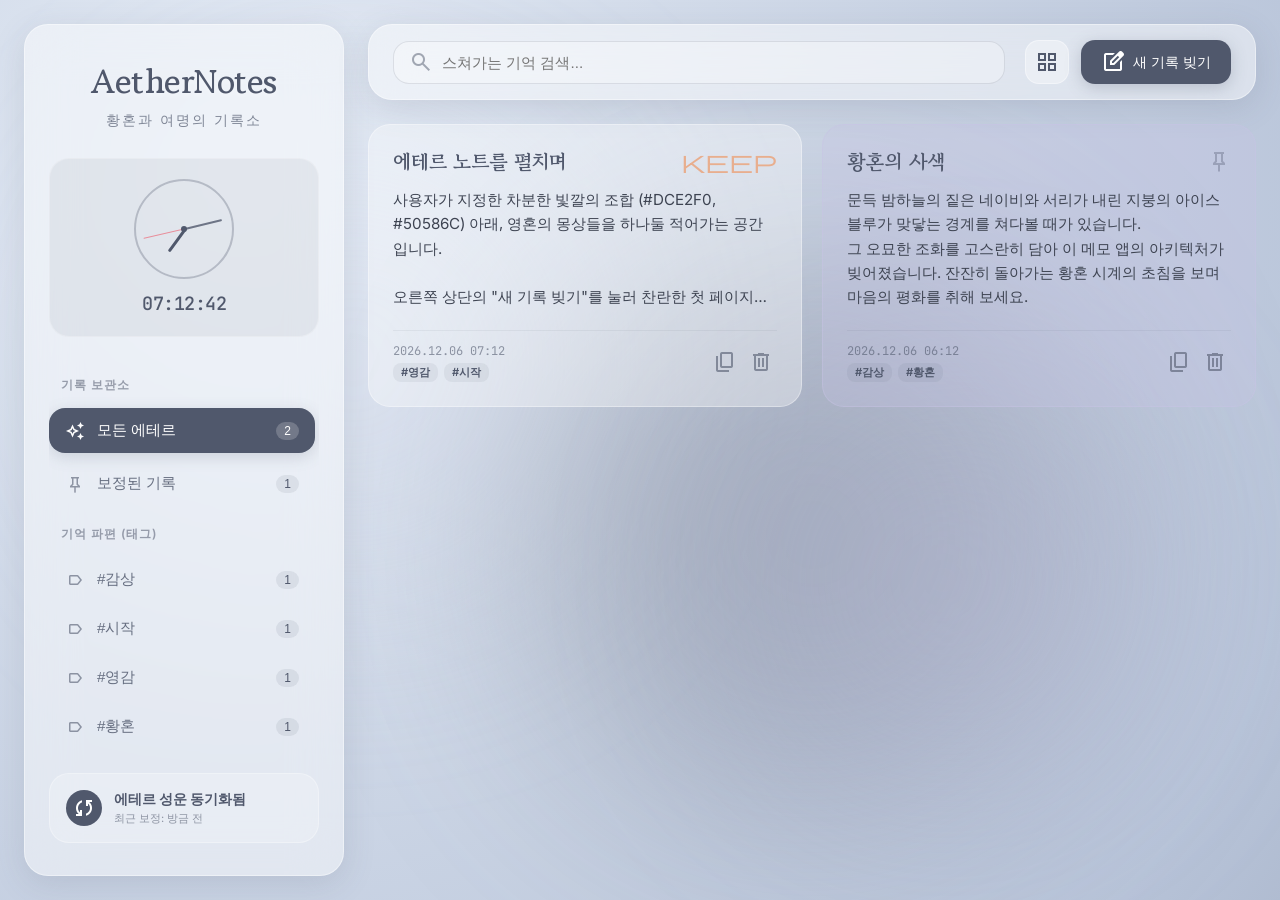
==== docs/index.html @ b77270fc "first commit" ====
<!doctype html>
<html lang="ko">
  <head>
    <meta charset="UTF-8" />
    <meta name="viewport" content="width=device-width, initial-scale=1.0" />
    <title>AetherNotes 🌌 황혼과 여명의 기록소</title>
    <link rel="icon" type="image/png" href="favicon-96x96.png" sizes="96x96" />
    <link rel="icon" type="image/svg+xml" href="favicon.svg" />
    <link rel="shortcut icon" href="favicon.ico" />
    <link rel="apple-touch-icon" sizes="180x180" href="apple-touch-icon.png" />
    <link rel="manifest" href="site.webmanifest" />

    <!-- Google Fonts -->
    <link rel="preconnect" href="https://fonts.googleapis.com" />
    <link rel="preconnect" href="https://fonts.gstatic.com" crossorigin />
    <link
      href="https://fonts.googleapis.com/css2?family=Gowun+Batang:wght@400;700&family=Inter:wght@300;400;500;600;700&family=JetBrains+Mono:wght@400;500&display=swap"
      rel="stylesheet"
    />

    <!-- Material Icons -->
    <link
      rel="stylesheet"
      href="https://fonts.googleapis.com/css2?family=Material+Symbols+Outlined:opsz,wght,FILL,GRAD@20..48,100..700,0..1,-50..200"
    />

    <link rel="stylesheet" href="style.css" />
  </head>
  <body>
    <!-- 몽환적인 백그라운드 오브 -->
    <div class="orb-container">
      <div class="orb orb-1"></div>
      <div class="orb orb-2"></div>
      <div class="orb orb-3"></div>
    </div>

    <div class="app-container">
      <!-- ─── 좌측 사이드바 ─── -->
      <aside class="sidebar glass-panel">
        <div class="brand-section">
          <h1 class="brand-title">AetherNotes</h1>
          <p class="brand-subtitle">황혼과 여명의 기록소</p>
        </div>

        <!-- 시계 위젯 -->
        <div class="clock-widget">
          <div class="analog-clock">
            <div class="clock-face">
              <div id="hour-hand" class="hand hour-hand"></div>
              <div id="min-hand" class="hand minute-hand"></div>
              <div id="sec-hand" class="hand second-hand"></div>
              <div class="center-pin"></div>
            </div>
          </div>
          <div id="digital-clock" class="digital-time">00:00:00</div>
        </div>

        <!-- 메뉴 단상 -->
        <nav class="sidebar-menu">
          <span class="menu-header">기록 보관소</span>
          <button
            id="menu-all"
            class="menu-item active"
            onclick="filterByTag('all')"
          >
            <i class="material-symbols-outlined">auto_awesome</i>
            <span>모든 에테르</span>
            <span id="badge-all" class="badge">0</span>
          </button>
          <button id="menu-pin" class="menu-item" onclick="filterByPinned()">
            <i class="material-symbols-outlined">push_pin</i>
            <span>보정된 기록</span>
            <span id="badge-pinned" class="badge">0</span>
          </button>

          <span class="menu-header">기억 파편 (태그)</span>
          <div
            id="tag-menu-list"
            style="display: flex; flex-direction: column; gap: 4px"
          >
            <!-- 태그 목록 동적 생성 -->
          </div>
        </nav>

        <!-- 동기화 정보 단상 -->
        <div class="sync-widget">
          <button
            id="sync-button"
            class="sync-btn"
            onclick="triggerSyncSimulation()"
          >
            <i class="material-symbols-outlined">sync</i>
          </button>
          <div class="sync-info">
            <div id="sync-status-text" class="sync-status">
              에테르 성운 동기화됨
            </div>
            <div id="sync-time-text" class="sync-time">최근 보정: 방금 전</div>
          </div>
        </div>
      </aside>

      <!-- ─── 메인 캔버스 ─── -->
      <main class="main-canvas">
        <!-- 상단 툴바 -->
        <header class="header-toolbar glass-panel">
          <div class="search-container">
            <i class="material-symbols-outlined search-icon">search</i>
            <input
              type="text"
              id="search-input"
              class="search-input"
              placeholder="스쳐가는 기억 검색..."
              oninput="handleSearch()"
            />
          </div>
          <div class="toolbar-actions">
            <button
              class="btn-icon"
              onclick="toggleLayoutView()"
              title="보기 전환"
            >
              <i id="layout-icon" class="material-symbols-outlined"
                >grid_view</i
              >
            </button>
            <button class="btn-primary" onclick="openNewEditor()">
              <i class="material-symbols-outlined">edit_square</i>
              <span>새 기록 빚기</span>
            </button>
          </div>
        </header>

        <!-- 메모 보드 Grid -->
        <section id="notes-board" class="notes-board">
          <!-- 노트를 동적으로 렌더링 -->
        </section>
      </main>
    </div>

    <!-- ─── 글쓰기 집중 에디터 모달 ─── -->
    <div id="editor-modal" class="editor-modal">
      <div
        id="editor-container"
        class="editor-container glass-panel theme-default"
      >
        <!-- 에디터 헤더 -->
        <header class="editor-header">
          <div class="editor-preset-selectors">
            <div
              class="preset-dot p-default active"
              onclick="setEditorTheme('theme-default', this)"
            ></div>
            <div
              class="preset-dot p-purple"
              onclick="setEditorTheme('theme-purple', this)"
            ></div>
            <div
              class="preset-dot p-mint"
              onclick="setEditorTheme('theme-mint', this)"
            ></div>
            <div
              class="preset-dot p-peach"
              onclick="setEditorTheme('theme-peach', this)"
            ></div>
          </div>

          <div id="editor-status" class="editor-save-status">
            <span></span> 에테르 안전함
          </div>
        </header>

        <!-- 에디터 입력부 -->
        <div class="editor-body">
          <input
            type="text"
            id="editor-title"
            class="editor-title-input"
            placeholder="기록의 이름..."
            oninput="triggerAutosave()"
          />
          <textarea
            id="editor-text"
            class="editor-textarea"
            placeholder="여기에 당신의 몽상을 흘려보내세요..."
            oninput="triggerAutosave()"
          ></textarea>
          <input
            type="text"
            id="editor-tags"
            class="editor-tags-input"
            placeholder="쉼표(,)로 태그를 구별해 보세요 (예: 일상, 영감)"
            oninput="triggerAutosave()"
          />
        </div>

        <!-- 에디터 푸터 -->
        <footer class="editor-footer">
          <button
            id="editor-zen-btn"
            class="editor-zen-btn"
            onclick="toggleZenTimer()"
          >
            <i class="material-symbols-outlined">hourglass_empty</i>
            <span id="editor-zen-text">몰입 타이머 개시</span>
          </button>

          <div class="editor-actions">
            <button class="btn-secondary" onclick="closeEditor()">닫기</button>
          </div>
        </footer>
      </div>
    </div>

    <!-- 토스트 알림 컨테이너 -->
    <div id="toast-container" class="toast-container"></div>

    <!-- 핵심 로직 외부 JS 파일 호출 -->
    <script src="utils.js"></script>
    <script src="clock.js"></script>
    <script src="script.js"></script>
  </body>
</html>
---- docs/style.css ----
/* ─── 디자인 시스템 & 변수 선언 ─── */
:root {
  --color-ice-blue: #dce2f0;
  --color-deep-steel: #50586c;
  --color-bg-gradient-1: #e4ebf5;
  --color-bg-gradient-2: #b8c4d9;
  --color-bg-gradient-3: #50586c;
  --color-accent-purple: #c7c3e4;
  --color-accent-mint: #c4e4db;
  --color-accent-peach: #e4c4c7;
  --font-fancy: "Gowun Batang", Georgia, serif;
  --font-sans: "Inter", "Pretendard", sans-serif;
  --font-mono: "JetBrains Mono", monospace;
  --transition-cozy: all 0.4s cubic-bezier(0.16, 1, 0.3, 1);
  --transition-fast: all 0.2s ease;
  --shadow-ambient: 0 8px 32px 0 rgba(80, 88, 108, 0.15);
  --shadow-focus: 0 12px 48px 0 rgba(80, 88, 108, 0.25);
}

* {
  box-sizing: border-box;
  margin: 0;
  padding: 0;
}

body {
  font-family: var(--font-sans);
  color: #333946;
  background: radial-gradient(
    circle at 10% 10%,
    var(--color-bg-gradient-1) 0%,
    var(--color-bg-gradient-2) 40%,
    var(--color-bg-gradient-3) 100%
  );
  background-size: 200% 200%;
  animation: ambientShift 30s ease infinite alternate;
  min-height: 100vh;
  overflow-x: hidden;
  display: flex;
  position: relative;
}

@keyframes ambientShift {
  0% {
    background-position: 0% 10%;
  }
  50% {
    background-position: 50% 50%;
  }
  100% {
    background-position: 100% 90%;
  }
}

::-webkit-scrollbar {
  width: 6px;
  height: 6px;
}
::-webkit-scrollbar-track {
  background: rgba(255, 255, 255, 0.05);
}
::-webkit-scrollbar-thumb {
  background: rgba(80, 88, 108, 0.25);
  border-radius: 4px;
}
::-webkit-scrollbar-thumb:hover {
  background: rgba(80, 88, 108, 0.4);
}

.orb-container {
  position: fixed;
  inset: 0;
  overflow: hidden;
  pointer-events: none;
  z-index: 0;
}
.orb {
  position: absolute;
  border-radius: 50%;
  filter: blur(120px);
  opacity: 0.35;
  animation: orbFloat 25s ease-in-out infinite alternate;
}
.orb-1 {
  width: 450px;
  height: 450px;
  background: var(--color-ice-blue);
  top: 15%;
  left: 10%;
  animation-duration: 22s;
}
.orb-2 {
  width: 550px;
  height: 550px;
  background: var(--color-deep-steel);
  bottom: 10%;
  right: 15%;
  animation-duration: 28s;
}
.orb-3 {
  width: 350px;
  height: 350px;
  background: var(--color-accent-purple);
  top: 45%;
  left: 60%;
  animation-duration: 18s;
}

@keyframes orbFloat {
  0% {
    transform: translate(0, 0) scale(1) rotate(0deg);
  }
  100% {
    transform: translate(120px, 90px) scale(1.15) rotate(180deg);
  }
}

.app-container {
  position: relative;
  z-index: 10;
  display: flex;
  width: 100%;
  max-width: 1600px;
  margin: 0 auto;
  min-height: 100vh;
  padding: 24px;
  gap: 24px;
}
.glass-panel {
  background: rgba(255, 255, 255, 0.45);
  backdrop-filter: blur(25px);
  -webkit-backdrop-filter: blur(25px);
  border: 1px solid rgba(255, 255, 255, 0.4);
  border-radius: 24px;
  box-shadow: var(--shadow-ambient);
  transition: var(--transition-cozy);
}
.glass-panel:hover {
  background: rgba(255, 255, 255, 0.5);
  border-color: rgba(255, 255, 255, 0.5);
}

.sidebar {
  width: 320px;
  min-width: 320px;
  padding: 32px 24px;
  display: flex;
  flex-direction: column;
  height: calc(100vh - 48px);
  position: sticky;
  top: 24px;
}
.brand-section {
  text-align: center;
  margin-bottom: 28px;
}
.brand-title {
  font-family: var(--font-fancy);
  font-size: 2.1rem;
  font-weight: 700;
  color: var(--color-deep-steel);
  letter-spacing: -0.5px;
  text-shadow: 0 2px 4px rgba(255, 255, 255, 0.4);
  margin-bottom: 6px;
}
.brand-subtitle {
  font-size: 0.85rem;
  letter-spacing: 2px;
  color: rgba(80, 88, 108, 0.7);
  text-transform: uppercase;
}

.clock-widget {
  background: rgba(80, 88, 108, 0.08);
  border: 1px solid rgba(255, 255, 255, 0.25);
  border-radius: 20px;
  padding: 20px;
  margin-bottom: 28px;
  display: flex;
  flex-direction: column;
  align-items: center;
  gap: 12px;
  position: relative;
}
.analog-clock {
  width: 100px;
  height: 100px;
  border: 2px solid rgba(80, 88, 108, 0.3);
  border-radius: 50%;
  position: relative;
}
.analog-clock .clock-face {
  position: relative;
  width: 100%;
  height: 100%;
}
.analog-clock .hand {
  position: absolute;
  bottom: 50%;
  left: 50%;
  transform-origin: bottom center;
  border-radius: 4px;
}
.analog-clock .hour-hand {
  width: 3px;
  height: 28px;
  background: var(--color-deep-steel);
  z-index: 3;
}
.analog-clock .minute-hand {
  width: 2px;
  height: 38px;
  background: rgba(80, 88, 108, 0.8);
  z-index: 2;
}
.analog-clock .second-hand {
  width: 1px;
  height: 42px;
  background: #e88e9b;
  z-index: 1;
}
.analog-clock .center-pin {
  position: absolute;
  top: 50%;
  left: 50%;
  transform: translate(-50%, -50%);
  width: 6px;
  height: 6px;
  background: var(--color-deep-steel);
  border-radius: 50%;
  z-index: 4;
}
.digital-time {
  font-family: var(--font-mono);
  font-size: 1.15rem;
  font-weight: 500;
  color: var(--color-deep-steel);
  letter-spacing: -0.5px;
}

.sidebar-menu {
  flex: 1;
  display: flex;
  flex-direction: column;
  gap: 8px;
  overflow-y: auto;
  margin-bottom: 20px;
  padding-right: 4px;
}
.menu-header {
  font-size: 0.75rem;
  font-weight: 600;
  color: rgba(80, 88, 108, 0.55);
  text-transform: uppercase;
  letter-spacing: 1px;
  margin: 12px 0 6px 12px;
}
.menu-item {
  display: flex;
  align-items: center;
  gap: 12px;
  padding: 12px 16px;
  border-radius: 16px;
  font-size: 0.95rem;
  font-weight: 500;
  color: rgba(80, 88, 108, 0.85);
  cursor: pointer;
  transition: var(--transition-fast);
  background: transparent;
  border: none;
  text-align: left;
  width: 100%;
}
.menu-item i {
  font-size: 1.25rem;
  color: rgba(80, 88, 108, 0.6);
}
.menu-item:hover {
  background: rgba(255, 255, 255, 0.35);
  color: var(--color-deep-steel);
}
.menu-item.active {
  background: var(--color-deep-steel);
  color: #ffffff;
  box-shadow: 0 4px 16px rgba(80, 88, 108, 0.2);
}
.menu-item.active i {
  color: #ffffff;
}
.menu-item .badge {
  margin-left: auto;
  font-size: 0.75rem;
  background: rgba(80, 88, 108, 0.1);
  padding: 2px 8px;
  border-radius: 10px;
  color: var(--color-deep-steel);
}
.menu-item.active .badge {
  background: rgba(255, 255, 255, 0.2);
  color: #ffffff;
}

.sync-widget {
  padding: 16px;
  border-radius: 20px;
  background: rgba(255, 255, 255, 0.2);
  border: 1px solid rgba(255, 255, 255, 0.3);
  display: flex;
  align-items: center;
  gap: 12px;
}
.sync-btn {
  width: 36px;
  height: 36px;
  border-radius: 50%;
  background: var(--color-deep-steel);
  color: #ffffff;
  border: none;
  display: flex;
  align-items: center;
  justify-content: center;
  cursor: pointer;
  transition: var(--transition-fast);
}
.sync-btn:hover {
  transform: rotate(45deg);
  background: #404656;
}
.sync-btn.spinning i {
  animation: spin 1s linear infinite;
}
@keyframes spin {
  100% {
    transform: rotate(360deg);
  }
}
.sync-info {
  flex: 1;
}
.sync-status {
  font-size: 0.85rem;
  font-weight: 600;
  color: var(--color-deep-steel);
  margin-bottom: 2px;
}
.sync-time {
  font-size: 0.7rem;
  color: rgba(80, 88, 108, 0.6);
}

.main-canvas {
  flex: 1;
  display: flex;
  flex-direction: column;
  gap: 24px;
}
.header-toolbar {
  padding: 16px 24px;
  display: flex;
  align-items: center;
  gap: 20px;
  height: 76px;
}
.search-container {
  flex: 1;
  position: relative;
  display: flex;
  align-items: center;
}
.search-input {
  width: 100%;
  padding: 12px 16px 12px 48px;
  border-radius: 16px;
  border: 1px solid rgba(80, 88, 108, 0.15);
  background: rgba(255, 255, 255, 0.3);
  font-size: 0.95rem;
  color: var(--color-deep-steel);
  outline: none;
  transition: var(--transition-fast);
}
.search-input:focus {
  background: rgba(255, 255, 255, 0.6);
  border-color: var(--color-deep-steel);
  box-shadow: 0 0 0 3px rgba(80, 88, 108, 0.1);
}
.search-icon {
  position: absolute;
  left: 16px;
  color: rgba(80, 88, 108, 0.5);
  pointer-events: none;
}
.toolbar-actions {
  display: flex;
  align-items: center;
  gap: 12px;
}
.btn-icon {
  width: 44px;
  height: 44px;
  border-radius: 14px;
  background: rgba(255, 255, 255, 0.35);
  border: 1px solid rgba(255, 255, 255, 0.4);
  color: var(--color-deep-steel);
  display: flex;
  align-items: center;
  justify-content: center;
  cursor: pointer;
  transition: var(--transition-fast);
}
.btn-icon:hover {
  background: rgba(255, 255, 255, 0.65);
  transform: translateY(-2px);
}
.btn-icon:active {
  transform: translateY(0);
}
.btn-primary {
  display: flex;
  align-items: center;
  gap: 8px;
  padding: 0 20px;
  height: 44px;
  border-radius: 14px;
  background: var(--color-deep-steel);
  color: #ffffff;
  font-weight: 500;
  font-size: 0.9rem;
  border: none;
  cursor: pointer;
  box-shadow: 0 4px 16px rgba(80, 88, 108, 0.25);
  transition: var(--transition-cozy);
}
.btn-primary:hover {
  background: #404656;
  box-shadow: 0 8px 24px rgba(80, 88, 108, 0.35);
  transform: translateY(-2px);
}
.btn-primary:active {
  transform: translateY(0);
}

.notes-board {
  flex: 1;
  display: grid;
  grid-template-columns: repeat(auto-fill, minmax(320px, 1fr));
  grid-auto-rows: max-content;
  gap: 20px;
  padding-bottom: 40px;
}
.notes-board.list-view {
  grid-template-columns: 1fr;
}

.note-card {
  padding: 24px;
  display: flex;
  flex-direction: column;
  position: relative;
  overflow: hidden;
  min-height: 240px;
  border-radius: 22px;
  transition: var(--transition-cozy);
  animation: cardFadeIn 0.5s cubic-bezier(0.16, 1, 0.3, 1) both;
}
@keyframes cardFadeIn {
  from {
    opacity: 0;
    transform: translateY(20px);
  }
  to {
    opacity: 1;
    transform: translateY(0);
  }
}

.note-card.theme-default {
  background: rgba(255, 255, 255, 0.35);
  border: 1px solid rgba(255, 255, 255, 0.35);
}
.note-card.theme-purple {
  background: rgba(199, 195, 228, 0.3);
  border: 1px solid rgba(199, 195, 228, 0.4);
}
.note-card.theme-mint {
  background: rgba(196, 228, 219, 0.3);
  border: 1px solid rgba(196, 228, 219, 0.4);
}
.note-card.theme-peach {
  background: rgba(228, 196, 199, 0.3);
  border: 1px solid rgba(228, 196, 199, 0.4);
}
.note-card:hover {
  transform: translateY(-6px) scale(1.01);
  box-shadow: var(--shadow-focus);
  background: rgba(255, 255, 255, 0.55);
}
.note-card::before {
  content: "";
  position: absolute;
  left: 0;
  top: 0;
  width: 4px;
  height: 100%;
  background: var(--color-deep-steel);
  opacity: 0;
  transition: var(--transition-fast);
}
.note-card:hover::before {
  opacity: 0.7;
}

.note-header {
  display: flex;
  align-items: flex-start;
  justify-content: space-between;
  margin-bottom: 12px;
  gap: 12px;
}
.note-title {
  font-family: var(--font-fancy);
  font-size: 1.25rem;
  font-weight: 700;
  color: var(--color-deep-steel);
  line-height: 1.3;
  word-break: break-word;
}
.note-pin-btn {
  color: rgba(80, 88, 108, 0.35);
  cursor: pointer;
  transition: var(--transition-fast);
  background: none;
  border: none;
}
.note-pin-btn:hover,
.note-card.pinned .note-pin-btn {
  color: #e8ae8e;
}
.note-body {
  font-size: 0.95rem;
  line-height: 1.6;
  color: #3e4452;
  flex: 1;
  margin-bottom: 20px;
  white-space: pre-wrap;
  display: -webkit-box;
  -webkit-line-clamp: 5;
  -webkit-box-orient: vertical;
  overflow: hidden;
  word-break: break-word;
}
.notes-board.list-view .note-body {
  -webkit-line-clamp: 2;
}

.note-footer {
  display: flex;
  align-items: center;
  justify-content: space-between;
  border-top: 1px solid rgba(80, 88, 108, 0.08);
  padding-top: 12px;
  margin-top: auto;
}
.note-meta {
  display: flex;
  flex-direction: column;
  gap: 4px;
}
.note-date {
  font-size: 0.75rem;
  color: rgba(80, 88, 108, 0.6);
  font-family: var(--font-mono);
}
.note-tags {
  display: flex;
  flex-wrap: wrap;
  gap: 6px;
}
.tag-pill {
  font-size: 0.7rem;
  font-weight: 600;
  padding: 2px 8px;
  border-radius: 8px;
  background: rgba(80, 88, 108, 0.08);
  color: var(--color-deep-steel);
}

.note-actions {
  display: flex;
  align-items: center;
  gap: 4px;
}
.action-btn {
  width: 32px;
  height: 32px;
  border-radius: 8px;
  display: flex;
  align-items: center;
  justify-content: center;
  color: rgba(80, 88, 108, 0.6);
  background: transparent;
  border: none;
  cursor: pointer;
  transition: var(--transition-fast);
}
.action-btn:hover {
  background: rgba(255, 255, 255, 0.5);
  color: var(--color-deep-steel);
}
.action-btn.delete-btn:hover {
  background: rgba(228, 196, 199, 0.5);
  color: #ba3c46;
}

.focus-timer-badge {
  display: flex;
  align-items: center;
  gap: 6px;
  font-family: var(--font-mono);
  font-size: 0.8rem;
  font-weight: 600;
  padding: 4px 10px;
  border-radius: 12px;
  background: rgba(228, 196, 199, 0.5);
  color: #9c3b43;
  animation: pulseGlow 2s infinite;
}
@keyframes pulseGlow {
  0% {
    box-shadow: 0 0 0 0 rgba(228, 196, 199, 0.6);
  }
  70% {
    box-shadow: 0 0 0 8px rgba(228, 196, 199, 0);
  }
  100% {
    box-shadow: 0 0 0 0 rgba(228, 196, 199, 0);
  }
}

.editor-modal {
  position: fixed;
  inset: 0;
  z-index: 100;
  background: rgba(80, 88, 108, 0.25);
  backdrop-filter: blur(16px);
  display: flex;
  align-items: center;
  justify-content: center;
  opacity: 0;
  pointer-events: none;
  transition: var(--transition-cozy);
}
.editor-modal.active {
  opacity: 1;
  pointer-events: auto;
}
.editor-container {
  width: 90%;
  max-width: 780px;
  height: 85vh;
  border-radius: 28px;
  display: flex;
  flex-direction: column;
  overflow: hidden;
  box-shadow: var(--shadow-focus);
  transform: translateY(40px) scale(0.95);
  transition: var(--transition-cozy);
}
.editor-modal.active .editor-container {
  transform: translateY(0) scale(1);
}

.editor-header {
  padding: 24px 32px;
  background: rgba(255, 255, 255, 0.6);
  border-bottom: 1px solid rgba(80, 88, 108, 0.08);
  display: flex;
  align-items: center;
  justify-content: space-between;
}
.editor-preset-selectors {
  display: flex;
  gap: 8px;
}
.preset-dot {
  width: 24px;
  height: 24px;
  border-radius: 50%;
  cursor: pointer;
  border: 2px solid transparent;
  transition: var(--transition-fast);
}
.preset-dot.active {
  border-color: var(--color-deep-steel);
  transform: scale(1.15);
}
.preset-dot.p-default {
  background: #ffffff;
  border: 1px solid rgba(80, 88, 108, 0.2);
}
.preset-dot.p-purple {
  background: var(--color-accent-purple);
}
.preset-dot.p-mint {
  background: var(--color-accent-mint);
}
.preset-dot.p-peach {
  background: var(--color-accent-peach);
}
.editor-save-status {
  font-size: 0.8rem;
  color: rgba(80, 88, 108, 0.6);
  display: flex;
  align-items: center;
  gap: 6px;
}
.editor-save-status span {
  display: inline-block;
  width: 6px;
  height: 6px;
  background: #73bc97;
  border-radius: 50%;
}
.editor-save-status.saving span {
  background: #e8ae8e;
  animation: pulse 1s infinite alternate;
}
@keyframes pulse {
  100% {
    opacity: 0.3;
  }
}

.editor-body {
  flex: 1;
  padding: 32px 48px;
  background: rgba(255, 255, 255, 0.5);
  display: flex;
  flex-direction: column;
  gap: 16px;
  overflow-y: auto;
  position: relative;
}
.editor-body::before {
  content: "";
  position: absolute;
  inset: 0;
  background-image: linear-gradient(
    rgba(80, 88, 108, 0.04) 1px,
    transparent 1px
  );
  background-size: 100% 32px;
  pointer-events: none;
  z-index: 0;
}
.editor-title-input {
  font-family: var(--font-fancy);
  font-size: 1.8rem;
  font-weight: 700;
  border: none;
  background: transparent;
  outline: none;
  color: var(--color-deep-steel);
  width: 100%;
  z-index: 1;
  position: relative;
}
.editor-title-input::placeholder {
  color: rgba(80, 88, 108, 0.35);
}
.editor-textarea {
  font-family: var(--font-sans);
  font-size: 1.05rem;
  line-height: 32px;
  border: none;
  background: transparent;
  outline: none;
  color: #3e4452;
  width: 100%;
  flex: 1;
  resize: none;
  z-index: 1;
  position: relative;
}
.editor-textarea::placeholder {
  color: rgba(80, 88, 108, 0.35);
}
.editor-tags-input {
  border: none;
  background: rgba(255, 255, 255, 0.4);
  padding: 10px 16px;
  border-radius: 12px;
  font-size: 0.9rem;
  outline: none;
  color: var(--color-deep-steel);
  z-index: 1;
  border: 1px solid rgba(80, 88, 108, 0.08);
}
.editor-tags-input:focus {
  border-color: rgba(80, 88, 108, 0.2);
}

.editor-footer {
  padding: 20px 32px;
  background: rgba(255, 255, 255, 0.6);
  border-top: 1px solid rgba(80, 88, 108, 0.08);
  display: flex;
  justify-content: space-between;
  align-items: center;
}
.editor-zen-btn {
  display: flex;
  align-items: center;
  gap: 6px;
  font-size: 0.85rem;
  font-weight: 500;
  color: rgba(80, 88, 108, 0.7);
  background: transparent;
  border: 1px solid rgba(80, 88, 108, 0.15);
  padding: 8px 14px;
  border-radius: 12px;
  cursor: pointer;
  transition: var(--transition-fast);
}
.editor-zen-btn:hover {
  background: rgba(255, 255, 255, 0.8);
  color: var(--color-deep-steel);
}
.editor-zen-btn.active {
  background: rgba(228, 196, 199, 0.4);
  color: #9c3b43;
  border-color: rgba(228, 196, 199, 0.6);
}
.editor-actions {
  display: flex;
  gap: 12px;
}
.btn-secondary {
  padding: 0 20px;
  height: 40px;
  border-radius: 12px;
  background: transparent;
  border: 1px solid rgba(80, 88, 108, 0.2);
  color: var(--color-deep-steel);
  font-weight: 500;
  cursor: pointer;
  transition: var(--transition-fast);
}
.btn-secondary:hover {
  background: rgba(255, 255, 255, 0.8);
}

.toast-container {
  position: fixed;
  bottom: 30px;
  right: 30px;
  z-index: 200;
  display: flex;
  flex-direction: column;
  gap: 10px;
}
.toast {
  padding: 16px 24px;
  border-radius: 16px;
  background: rgba(80, 88, 108, 0.9);
  backdrop-filter: blur(12px);
  color: #ffffff;
  box-shadow: 0 8px 24px rgba(0, 0, 0, 0.15);
  border: 1px solid rgba(255, 255, 255, 0.15);
  display: flex;
  align-items: center;
  gap: 10px;
  font-size: 0.9rem;
  transform: translateY(20px);
  opacity: 0;
  animation: toastIn 0.4s cubic-bezier(0.16, 1, 0.3, 1) forwards;
}
@keyframes toastIn {
  to {
    transform: translateY(0);
    opacity: 1;
  }
}
.toast.hide {
  animation: toastOut 0.4s cubic-bezier(0.16, 1, 0.3, 1) forwards;
}
@keyframes toastOut {
  to {
    transform: translateY(20px);
    opacity: 0;
  }
}

.empty-state {
  grid-column: 1 / -1;
  padding: 80px 20px;
  text-align: center;
  display: flex;
  flex-direction: column;
  align-items: center;
  justify-content: center;
  color: rgba(80, 88, 108, 0.5);
}
.empty-state i {
  font-size: 4rem;
  margin-bottom: 16px;
  opacity: 0.7;
}
.empty-state h3 {
  font-family: var(--font-fancy);
  font-size: 1.5rem;
  margin-bottom: 8px;
  color: var(--color-deep-steel);
}
.empty-state p {
  font-size: 0.9rem;
}

@media (max-width: 992px) {
  .app-container {
    flex-direction: column;
    padding: 16px;
  }
  .sidebar {
    width: 100%;
    min-width: 100%;
    height: auto;
    position: relative;
    top: 0;
    padding: 20px;
  }
  .clock-widget {
    flex-direction: row;
    justify-content: space-around;
    margin-bottom: 16px;
  }
}
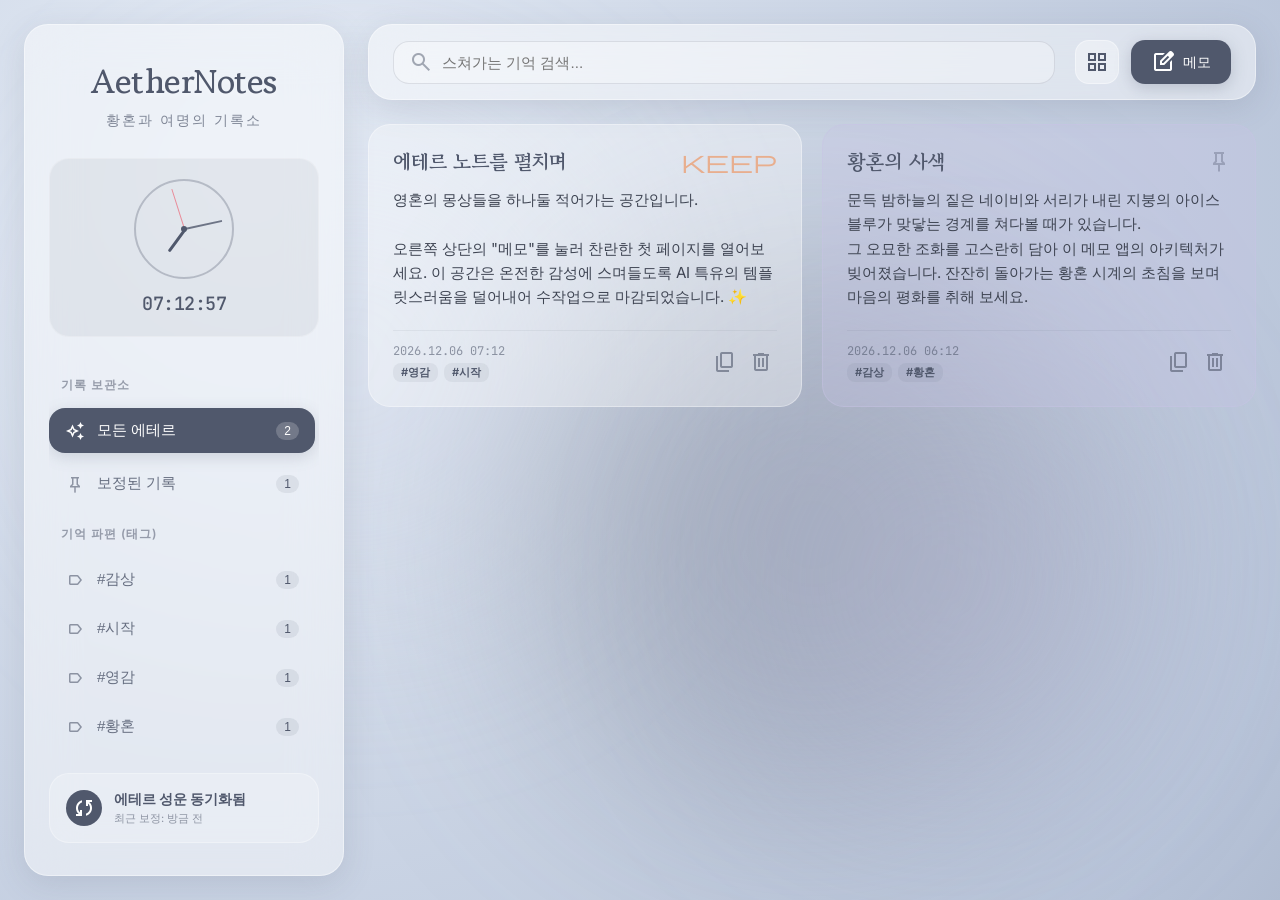
==== commit 9e9391bd: "docs: move favicon assets to docs, update title and button text" ====
--- a/docs/index.html
+++ b/docs/index.html
@@ -3,7 +3,7 @@
   <head>
     <meta charset="UTF-8" />
     <meta name="viewport" content="width=device-width, initial-scale=1.0" />
-    <title>AetherNotes 🌌 황혼과 여명의 기록소</title>
+    <title>황혼과 여명의 기록소</title>
     <link rel="icon" type="image/png" href="favicon-96x96.png" sizes="96x96" />
     <link rel="icon" type="image/svg+xml" href="favicon.svg" />
     <link rel="shortcut icon" href="favicon.ico" />
@@ -126,7 +126,7 @@
             </button>
             <button class="btn-primary" onclick="openNewEditor()">
               <i class="material-symbols-outlined">edit_square</i>
-              <span>새 기록 빚기</span>
+              <span>메모</span>
             </button>
           </div>
         </header>
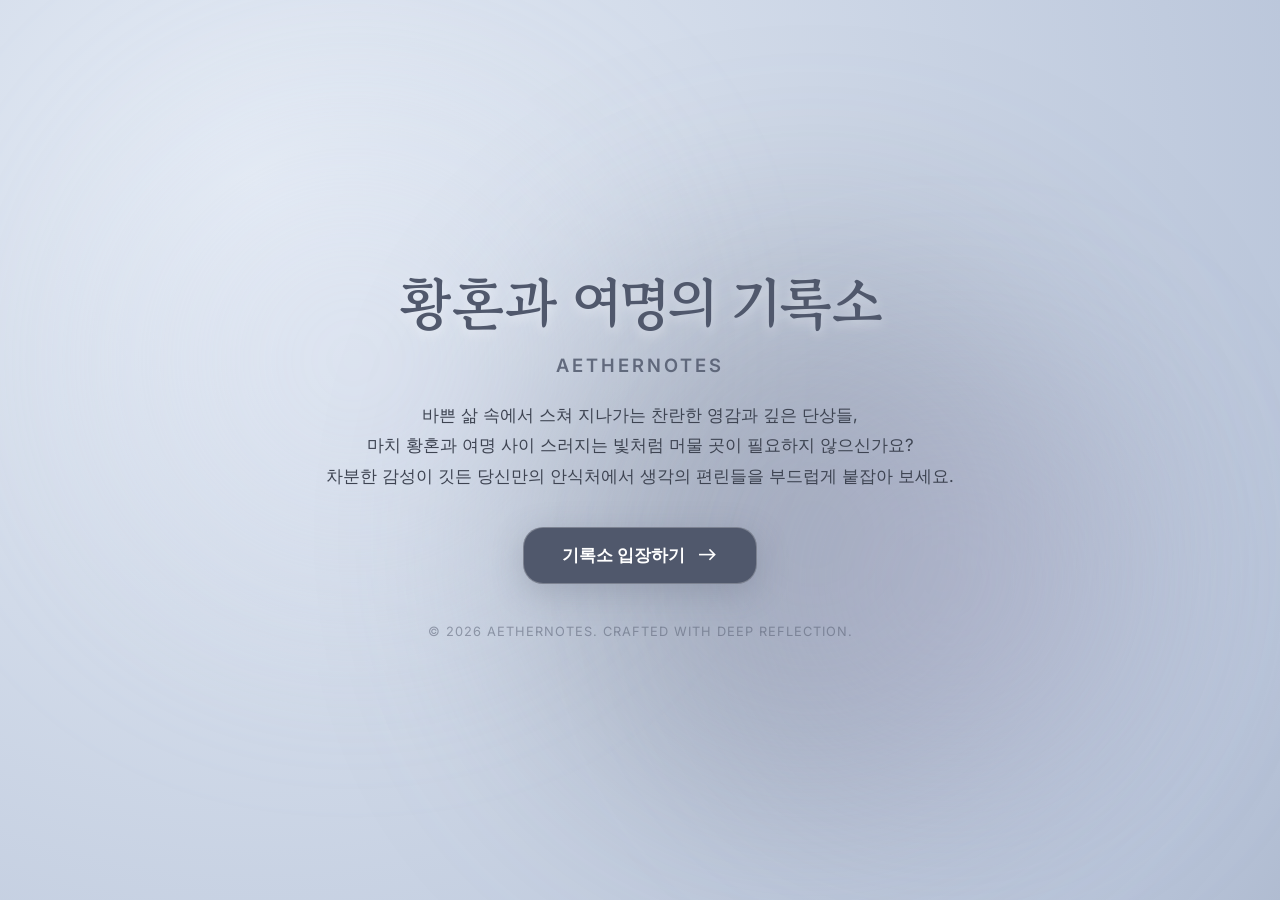
==== commit b53a75e4: "docs: remove preview image from landing page and center entry button" ====
--- a/docs/index.html
+++ b/docs/index.html
@@ -3,7 +3,7 @@
   <head>
     <meta charset="UTF-8" />
     <meta name="viewport" content="width=device-width, initial-scale=1.0" />
-    <title>황혼과 여명의 기록소</title>
+    <title>황혼과 여명의 기록소 — AetherNotes</title>
     <link rel="icon" type="image/png" href="favicon-96x96.png" sizes="96x96" />
     <link rel="icon" type="image/svg+xml" href="favicon.svg" />
     <link rel="shortcut icon" href="favicon.ico" />
@@ -25,6 +25,139 @@
     />
 
     <link rel="stylesheet" href="style.css" />
+
+    <style>
+      /* ─── 랜딩 페이지 전용 스타일 ─── */
+      body {
+        justify-content: center;
+        align-items: center;
+      }
+      .landing-wrapper {
+        position: relative;
+        z-index: 10;
+        width: 100%;
+        max-width: 1200px;
+        margin: 0 auto;
+        padding: 40px 24px;
+        display: flex;
+        flex-direction: column;
+        align-items: center;
+        gap: 40px;
+      }
+      .landing-header {
+        text-align: center;
+        animation: fadeInDown 1.2s cubic-bezier(0.16, 1, 0.3, 1) both;
+      }
+      .landing-title {
+        font-family: var(--font-fancy);
+        font-size: 3.5rem;
+        font-weight: 700;
+        color: var(--color-deep-steel);
+        letter-spacing: -1px;
+        text-shadow: 0 4px 12px rgba(255, 255, 255, 0.45);
+        margin-bottom: 12px;
+      }
+      .landing-subtitle {
+        font-size: 1.15rem;
+        letter-spacing: 3px;
+        color: rgba(80, 88, 108, 0.85);
+        text-transform: uppercase;
+        font-weight: 600;
+        margin-bottom: 24px;
+      }
+      .landing-desc {
+        max-width: 640px;
+        font-size: 1.05rem;
+        line-height: 1.8;
+        color: #3e4452;
+        margin: 0 auto 36px auto;
+        word-break: keep-all;
+      }
+      .btn-container {
+        display: flex;
+        justify-content: center;
+        margin-top: 10px;
+      }
+      .landing-enter-btn {
+        display: inline-flex;
+        align-items: center;
+        gap: 12px;
+        padding: 16px 38px;
+        border-radius: 20px;
+        background: var(--color-deep-steel);
+        color: #ffffff;
+        font-size: 1.05rem;
+        font-weight: 600;
+        text-decoration: none;
+        box-shadow: 0 8px 32px rgba(80, 88, 108, 0.25);
+        transition: var(--transition-cozy);
+        border: 1px solid rgba(255, 255, 255, 0.25);
+        cursor: pointer;
+      }
+      .landing-enter-btn i {
+        font-size: 1.3rem;
+        transition: transform 0.3s ease;
+      }
+      .landing-enter-btn:hover {
+        background: #404656;
+        box-shadow: 0 12px 40px rgba(80, 88, 108, 0.4);
+        transform: translateY(-4px);
+      }
+      .landing-enter-btn:hover i {
+        transform: translateX(6px);
+      }
+      .landing-enter-btn:active {
+        transform: translateY(-1px);
+      }
+
+      /* 에디토리얼 푸터 */
+      .landing-footer {
+        font-size: 0.8rem;
+        color: rgba(80, 88, 108, 0.5);
+        letter-spacing: 1px;
+        text-transform: uppercase;
+        animation: fadeIn 1.8s ease both;
+      }
+
+      /* 애니메이션 정의 */
+      @keyframes fadeInDown {
+        from {
+          opacity: 0;
+          transform: translateY(-25px);
+        }
+        to {
+          opacity: 1;
+          transform: translateY(0);
+        }
+      }
+      @keyframes fadeIn {
+        from {
+          opacity: 0;
+        }
+        to {
+          opacity: 1;
+        }
+      }
+
+      /* 모바일 최적화 반응형 */
+      @media (max-width: 768px) {
+        .landing-title {
+          font-size: 2.4rem;
+        }
+        .landing-subtitle {
+          font-size: 0.95rem;
+          letter-spacing: 2px;
+        }
+        .landing-desc {
+          font-size: 0.95rem;
+          padding: 0 16px;
+        }
+        .landing-enter-btn {
+          padding: 14px 30px;
+          font-size: 0.95rem;
+        }
+      }
+    </style>
   </head>
   <body>
     <!-- 몽환적인 백그라운드 오브 -->
@@ -34,190 +167,26 @@
       <div class="orb orb-3"></div>
     </div>
 
-    <div class="app-container">
-      <!-- ─── 좌측 사이드바 ─── -->
-      <aside class="sidebar glass-panel">
-        <div class="brand-section">
-          <h1 class="brand-title">AetherNotes</h1>
-          <p class="brand-subtitle">황혼과 여명의 기록소</p>
+    <div class="landing-wrapper">
+      <header class="landing-header">
+        <h1 class="landing-title">황혼과 여명의 기록소</h1>
+        <p class="landing-subtitle">AetherNotes</p>
+        <p class="landing-desc">
+          바쁜 삶 속에서 스쳐 지나가는 찬란한 영감과 깊은 단상들, <br />
+          마치 황혼과 여명 사이 스러지는 빛처럼 머물 곳이 필요하지 않으신가요?<br />
+          차분한 감성이 깃든 당신만의 안식처에서 생각의 편린들을 부드럽게 붙잡아 보세요.
+        </p>
+        <div class="btn-container">
+          <a href="memo.html" class="landing-enter-btn">
+            <span>기록소 입장하기</span>
+            <i class="material-symbols-outlined">east</i>
+          </a>
         </div>
+      </header>
 
-        <!-- 시계 위젯 -->
-        <div class="clock-widget">
-          <div class="analog-clock">
-            <div class="clock-face">
-              <div id="hour-hand" class="hand hour-hand"></div>
-              <div id="min-hand" class="hand minute-hand"></div>
-              <div id="sec-hand" class="hand second-hand"></div>
-              <div class="center-pin"></div>
-            </div>
-          </div>
-          <div id="digital-clock" class="digital-time">00:00:00</div>
-        </div>
-
-        <!-- 메뉴 단상 -->
-        <nav class="sidebar-menu">
-          <span class="menu-header">기록 보관소</span>
-          <button
-            id="menu-all"
-            class="menu-item active"
-            onclick="filterByTag('all')"
-          >
-            <i class="material-symbols-outlined">auto_awesome</i>
-            <span>모든 에테르</span>
-            <span id="badge-all" class="badge">0</span>
-          </button>
-          <button id="menu-pin" class="menu-item" onclick="filterByPinned()">
-            <i class="material-symbols-outlined">push_pin</i>
-            <span>보정된 기록</span>
-            <span id="badge-pinned" class="badge">0</span>
-          </button>
-
-          <span class="menu-header">기억 파편 (태그)</span>
-          <div
-            id="tag-menu-list"
-            style="display: flex; flex-direction: column; gap: 4px"
-          >
-            <!-- 태그 목록 동적 생성 -->
-          </div>
-        </nav>
-
-        <!-- 동기화 정보 단상 -->
-        <div class="sync-widget">
-          <button
-            id="sync-button"
-            class="sync-btn"
-            onclick="triggerSyncSimulation()"
-          >
-            <i class="material-symbols-outlined">sync</i>
-          </button>
-          <div class="sync-info">
-            <div id="sync-status-text" class="sync-status">
-              에테르 성운 동기화됨
-            </div>
-            <div id="sync-time-text" class="sync-time">최근 보정: 방금 전</div>
-          </div>
-        </div>
-      </aside>
-
-      <!-- ─── 메인 캔버스 ─── -->
-      <main class="main-canvas">
-        <!-- 상단 툴바 -->
-        <header class="header-toolbar glass-panel">
-          <div class="search-container">
-            <i class="material-symbols-outlined search-icon">search</i>
-            <input
-              type="text"
-              id="search-input"
-              class="search-input"
-              placeholder="스쳐가는 기억 검색..."
-              oninput="handleSearch()"
-            />
-          </div>
-          <div class="toolbar-actions">
-            <button
-              class="btn-icon"
-              onclick="toggleLayoutView()"
-              title="보기 전환"
-            >
-              <i id="layout-icon" class="material-symbols-outlined"
-                >grid_view</i
-              >
-            </button>
-            <button class="btn-primary" onclick="openNewEditor()">
-              <i class="material-symbols-outlined">edit_square</i>
-              <span>메모</span>
-            </button>
-          </div>
-        </header>
-
-        <!-- 메모 보드 Grid -->
-        <section id="notes-board" class="notes-board">
-          <!-- 노트를 동적으로 렌더링 -->
-        </section>
-      </main>
+      <footer class="landing-footer">
+        © 2026 AetherNotes. Crafted with deep reflection.
+      </footer>
     </div>
-
-    <!-- ─── 글쓰기 집중 에디터 모달 ─── -->
-    <div id="editor-modal" class="editor-modal">
-      <div
-        id="editor-container"
-        class="editor-container glass-panel theme-default"
-      >
-        <!-- 에디터 헤더 -->
-        <header class="editor-header">
-          <div class="editor-preset-selectors">
-            <div
-              class="preset-dot p-default active"
-              onclick="setEditorTheme('theme-default', this)"
-            ></div>
-            <div
-              class="preset-dot p-purple"
-              onclick="setEditorTheme('theme-purple', this)"
-            ></div>
-            <div
-              class="preset-dot p-mint"
-              onclick="setEditorTheme('theme-mint', this)"
-            ></div>
-            <div
-              class="preset-dot p-peach"
-              onclick="setEditorTheme('theme-peach', this)"
-            ></div>
-          </div>
-
-          <div id="editor-status" class="editor-save-status">
-            <span></span> 에테르 안전함
-          </div>
-        </header>
-
-        <!-- 에디터 입력부 -->
-        <div class="editor-body">
-          <input
-            type="text"
-            id="editor-title"
-            class="editor-title-input"
-            placeholder="기록의 이름..."
-            oninput="triggerAutosave()"
-          />
-          <textarea
-            id="editor-text"
-            class="editor-textarea"
-            placeholder="여기에 당신의 몽상을 흘려보내세요..."
-            oninput="triggerAutosave()"
-          ></textarea>
-          <input
-            type="text"
-            id="editor-tags"
-            class="editor-tags-input"
-            placeholder="쉼표(,)로 태그를 구별해 보세요 (예: 일상, 영감)"
-            oninput="triggerAutosave()"
-          />
-        </div>
-
-        <!-- 에디터 푸터 -->
-        <footer class="editor-footer">
-          <button
-            id="editor-zen-btn"
-            class="editor-zen-btn"
-            onclick="toggleZenTimer()"
-          >
-            <i class="material-symbols-outlined">hourglass_empty</i>
-            <span id="editor-zen-text">몰입 타이머 개시</span>
-          </button>
-
-          <div class="editor-actions">
-            <button class="btn-secondary" onclick="closeEditor()">닫기</button>
-          </div>
-        </footer>
-      </div>
-    </div>
-
-    <!-- 토스트 알림 컨테이너 -->
-    <div id="toast-container" class="toast-container"></div>
-
-    <!-- 핵심 로직 외부 JS 파일 호출 -->
-    <script src="utils.js"></script>
-    <script src="clock.js"></script>
-    <script src="script.js"></script>
   </body>
 </html>
--- a/docs/style.css
+++ b/docs/style.css
@@ -934,3 +934,52 @@
     margin-bottom: 16px;
   }
 }
+
+/* ─── 미리보기 전용 스타일 ─── */
+.preview-mode-body {
+  background: rgba(255, 255, 255, 0.4);
+  cursor: default;
+}
+
+.preview-text-content {
+  font-size: 1.1rem;
+  line-height: 1.8;
+  color: #3e4452;
+  white-space: pre-wrap;
+  word-break: break-word;
+  margin-bottom: 30px;
+  z-index: 1;
+  position: relative;
+}
+
+.preview-tags-margin {
+  margin-top: auto;
+  padding-top: 20px;
+  z-index: 1;
+  position: relative;
+}
+
+.preview-header-left {
+  flex: 1;
+  padding-right: 15px;
+}
+
+.preview-meta {
+  display: flex;
+  flex-direction: column;
+}
+
+/* ─── 브랜드 링크 스타일 ─── */
+.brand-link {
+  text-decoration: none;
+  display: block;
+}
+.brand-link:hover .brand-title {
+  transform: translateY(-2px);
+  color: #404656;
+  text-shadow: 0 4px 8px rgba(80, 88, 108, 0.15);
+}
+.brand-link:hover .brand-subtitle {
+  color: rgba(80, 88, 108, 0.95);
+}
+
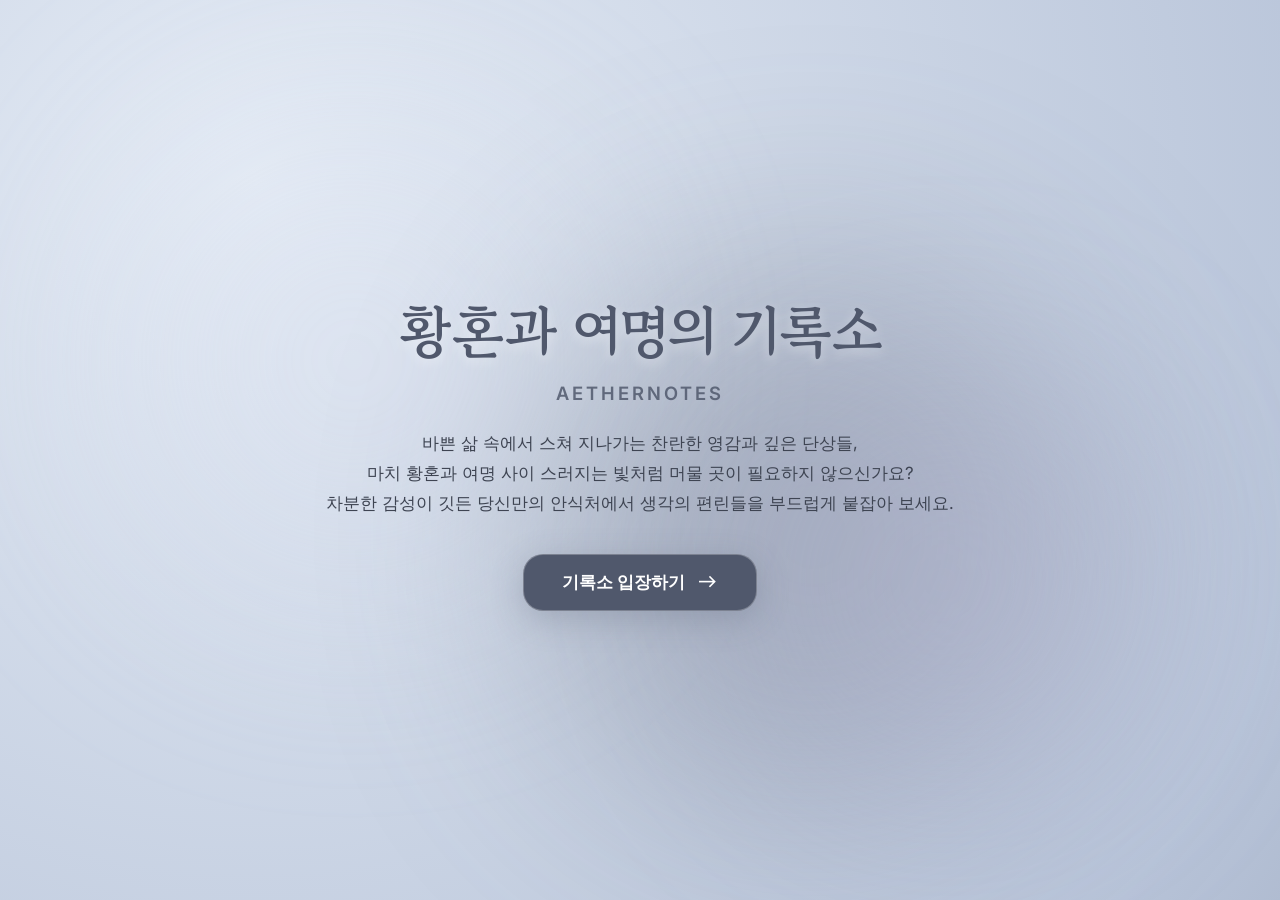
==== commit ad09ccf8: "docs: remove landing page footer" ====
--- a/docs/index.html
+++ b/docs/index.html
@@ -110,14 +110,6 @@
         transform: translateY(-1px);
       }
 
-      /* 에디토리얼 푸터 */
-      .landing-footer {
-        font-size: 0.8rem;
-        color: rgba(80, 88, 108, 0.5);
-        letter-spacing: 1px;
-        text-transform: uppercase;
-        animation: fadeIn 1.8s ease both;
-      }
 
       /* 애니메이션 정의 */
       @keyframes fadeInDown {
@@ -184,9 +176,9 @@
         </div>
       </header>
 
-      <footer class="landing-footer">
-        © 2026 AetherNotes. Crafted with deep reflection.
-      </footer>
+
+
+
     </div>
   </body>
 </html>
